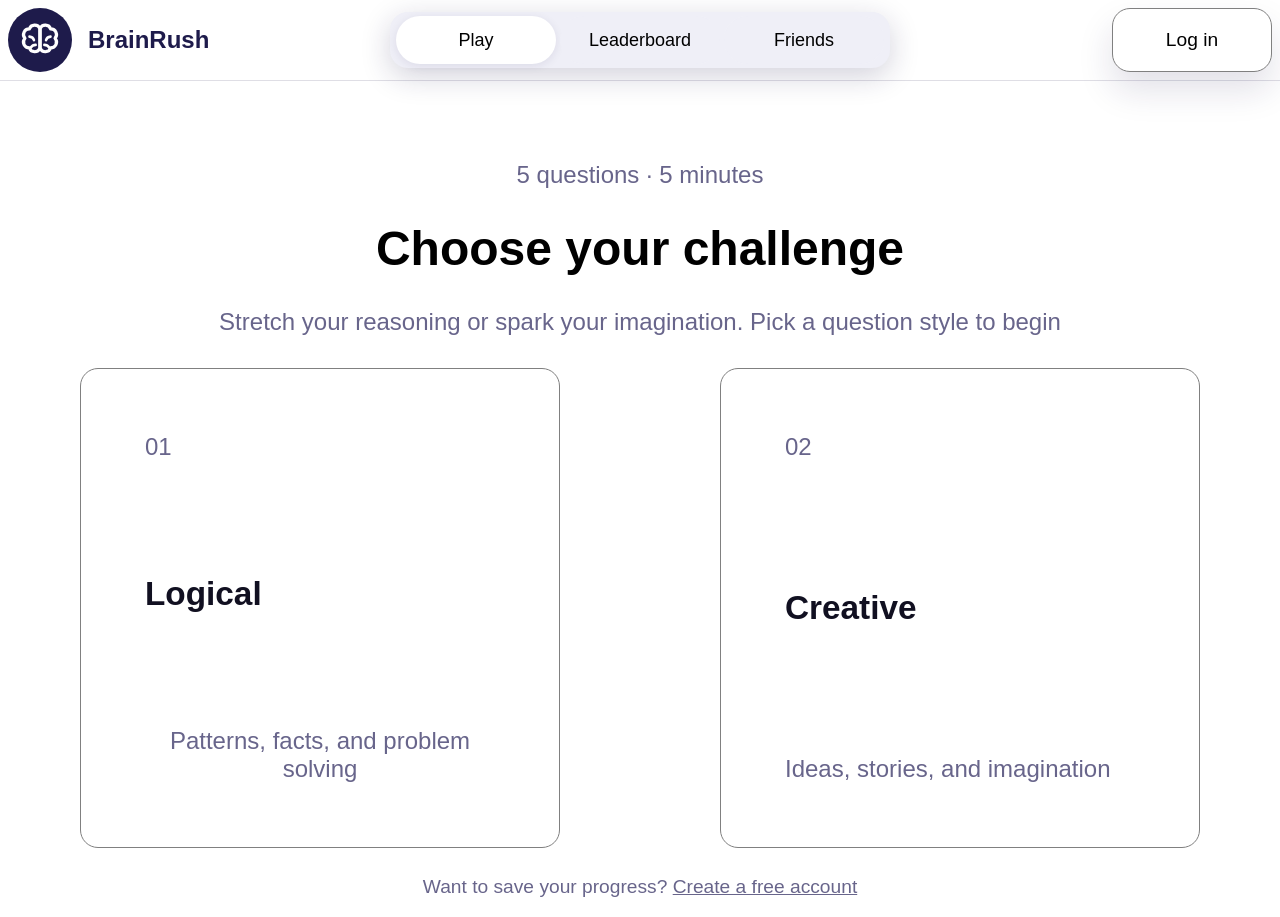
==== index.html @ 349e8bde "Merge branch 'ludvig'" ====
<!--<!DOCTYPE html>-->

<html lang="en">

<head>
    <meta charset="UTF-8" />
    <meta name="viewport" content="width=device-width, initial-scale=1.0" />
    <link rel="stylesheet" href="css/base.css" />
    <link rel="stylesheet" href="css/login.css" />
    <link rel="stylesheet" href="css/createaccount.css" />
    <link rel="stylesheet" href="css/iframe.css">

</head>

<body>
    <!-- confetti-->
    <img class="gifConfetti hide" src="gifs/confetti.gif" aria-label="confetti gif">


    <header class="app-header">
        <a class="logo">
            <svg aria-hidden="true" class="brand-mark" viewBox="0 0 34 34" xmlns="http://www.w3.org/2000/svg">
                <circle cx="17" cy="17" fill="#1e1b4b" r="17"></circle>
                <path
                    d="M16.9 10.8c-1-2.4-4.8-2.3-5.5.3-2.7-.1-4.1 3-2.4 5-1.8 2.1-.3 5.1 2.4 5.1.7 2.6 4.5 2.7 5.5.3V10.8Z"
                    fill="none" stroke="white" stroke-linecap="round" stroke-linejoin="round" stroke-width="1.7"></path>
                <path d="M17.1 10.8c1-2.4 4.8-2.3 5.5.3 2.7-.1 4.1 3 2.4 5 1.8 2.1.3 5.1-2.4 5.1-.7 2.6-4.5 2.7-5.5.3V10.8Z"
                    fill="none" stroke="white" stroke-linecap="round" stroke-linejoin="round" stroke-width="1.7"></path>
                <path
                    d="M11.4 15.2c1.2.1 2.1.8 2.4 1.9m8.8-1.9c-1.2.1-2.1.8-2.4 1.9M12 21.1c.7-1 1.6-1.5 2.7-1.5m7.3 1.5c-.7-1-1.6-1.5-2.7-1.5"
                    fill="none" stroke="white" stroke-linecap="round" stroke-width="1.35"></path>
            </svg>
            <span class="logotext">BrainRush</span>
        </a>
        
        <div class="topApp-selection-buttons">
            <button id="appSelectionButton" class="play-button selectedButton">Play</button>
            <button id="appSelectionButton" class="leaderboard-button" target="leaderboard-page">Leaderboard
            </button>
            <button id="appSelectionButton" class="friends-button" target="friends-page">Friends</button>
        </div>
        <button class="header-button" id="openLogin">Log in</button>
    </header>

    <iframe class="leaderboard-iframe hide" name="leaderboard-page" src="leaderboard.html" title="Leaderboard page" ></iframe>
    <iframe class="friends-iframe hide" name="friends-page" src="friends.html" title="friends page"></iframe> 

    <iframe class="quiz-iframe hide" name="quiz-page" src="quizv2.html" title="quiz page"></iframe> 

    <main class="main-app">
        <div class="main-app-header">
            <p> 5 questions · 5 minutes</p>
            <h1> Choose your challenge</h1>
            <p>Stretch your reasoning or spark your imagination. Pick a question style to begin</p>
        </div>

        <div class="app-buttons">
            <button class="app-button" target="quiz-page">
                <span>01</span>
                <span class="header-2">Logical</span>
                <span>Patterns, facts, and problem solving</span>
            </button>
            <button class="app-button" target="quiz-page">
                <span>02</span>
                <span class="header-2">Creative</span>
                <span>Ideas, stories, and imagination</span>
            </button>
        </div>
        <p id="saveProgress">Want to save your progress?
            <a href="#" id="createAccount">Create a free account</a>
        </p>

        <div class="bottomApp-selection-buttons">
            <button id="appSelectionButton" class="play-button selectedButton">Play</button>
            <button id="appSelectionButton" class="leaderboard-button" target="leaderboard-page">Leaderboard
            </button>
            <button id="appSelectionButton" class="friends-button" target="friends-page">Friends</button>
        </div>
    </main>

    <dialog id="login-page">
        <div class="login-page-body">
            <img class="gifConfetti hide" src="gifs/confetti.gif" aria-label="confetti gif">
            <section class="login-header">
                <div class="login-header-text">
                    <span>Your thinking, remembered</span>
                    <h1>Pick up where you left off</h1>
                    <p>Save quiz progress, keep your high score, and challenge people from the BrainRush community</p>
                </div>
            </section>

            <section class="login-main">
                <span>Welcome back</span>
                <h2>Log in to continue</h2>
                <p id="loginFeedbackHolder">Your next challenge is waiting</p>

                <div class="login-input">
                    <span>Email</span>
                    <label class="email">
                        <input id="loginInputEmail" label="Email" autofill="email" placeholder="youremail@email.com">
                    </label>
                    <span>Password</span>
                    <label class="password">
                        <input id="loginInputPassword" label="Password" autofill="password"
                            placeholder="At least 6 characters">
                    </label>
                </div>

                <button id="login-button" class="login-button">
                    Log in
                </button>

                <div class="loginBottomContainer">
                    <p>New to BrainRush?</p>
                    <a href="#" id="accountCreate">Create an account</a>

                    <span>Demo accounts and progress are stored locally on this device. </span>
                </div>
                <button href="#" id="close-login">Go back</button>

                <div class="adminContainer">
                    <!--If secret credentials are entered, add an button element with "Flush accounts" inside, and the id "close-login" for style-->

                </div>


            </section>
        </div>
    </dialog>

    <dialog id="account-create-page">
        <div class="account-create-body">
            <img class="gifConfetti hide" src="gifs/confetti.gif" aria-label="confetti gif">

            <section class="login-header">
                <div>
                    <span>Your thinking, remembered</span>
                    <h1>Pick up where you left off</h1>
                    <p>Save quiz progress, keep your high score, and challenge people from the BrainRush community</p>
                </div>
            </section>

            <section class="login-main">
                <span>Welcome back</span>
                <h2>Create account to continue</h2>
                <p id="createAccountFeedbackHolder">Your next challenge is waiting</p>


                <div class="create-input">
                    <span>Username</span>
                    <label class="email username">
                        <input id="playerUser" label="username" placeholder="noobslayer420">
                    </label>

                    <span>Email</span>
                    <label class="email">
                        <input id="createEmail" label="Email" list="emailSuggestions" autofill="email"
                            placeholder="youremail@email.com">

                        <datalist id="emailSuggestions">
                            <!--Suggest common emails-->
                            <option value="@gmail.com"></option>
                            <option value="@outlook.com"></option>
                            <option value="@icloud.com"></option>
                        </datalist>
                    </label>
                    <span>Password</span>
                    <label class="password">
                        <input id="createPassword" label="Password" autofill="password"
                            placeholder="At least 6 characters">
                    </label>
                </div>

                <button id="createAccount-button" class="login-button">
                    Create account
                </button>
                <!--Copy style of loginBottomContainer-->
                <div class="loginBottomContainer">
                    <p>Already have an account?</p>
                    <a href="#" id="closeCreateAccount">Login</a>
                    <span>Demo accounts and progress are stored locally on this device. </span>
                </div>
                <button href="#" id="closeCreateAccount" class="goBackButton">Go back</button>


            </section>
        </div>
    </dialog>




    <script src="js/base.js" defer></script>
    <script src="js/createAccount.js"></script>
    <script src="js/login.js"></script>
    <script src="js/switchpages.js"></script>





</body>
---- css/base.css ----
/*Phone size suited for iphone 16 */

:root {
    font-family: "DM Sans:SemiBold", "DM Sans", sans-serif;
    font-size:100%; /*10px */
    /*Create root varible */
    --standard: black;
    --header1: #111021;
    --paragraph: #68658b;

    
}



body{
    height:100%;
    margin:0;
    box-sizing: border-box;
    display:flex;
    flex-direction:column;
    flex:1;
    min-height:100vh;
    
}

header{
    /*width:min(860px);*/ 
    height:2rem;
    display:grid;
    grid-template-columns: 10rem  1fr 5rem;
    grid-template-rows: 1fr;

    grid-template-areas: 
    "brandmark something button";

    /*decor */
    padding:0.5rem;
    border-bottom: 1px solid rgb(30 27 75 / 14%);


}
.brand-mark{
    width:2rem;
    grid-area:brandmark;
}
.header-button{
    grid-area:button;
    border:1px solid grey;
    box-shadow:0 18px 35px rgb(30 27 75 / 13%);


}
.header-button:hover{
    background-color:#c9c9c9;
}





.main-app{
    box-sizing: border-box;
    display:flex;
    flex-direction: column;
    justify-content:center;

    /*width: min(860px);*/

    /*Decor */
    padding:56px 24px 0px 24px; 
    text-align:center;
    height:100vh;
    p, span{
        color:var(--paragraph);
    
    }

}

/*Button */

button{
    background-color:white;
    border-radius: 2vh;
    margin:0px;
    padding:0px;
    border:1px solid black;
    
    /*Add hand when hovering*/
    cursor:pointer;

}

.app-buttons{
    display:flex;
    flex-direction: column;
    
}

.app-button{
    box-sizing: border-box;
    display:flex;
    flex-direction: column;
    text-align: start;
    margin:0.5rem 0rem;

    /*decor */
    background-color: white;
    height:8rem;
    justify-content: space-between;
    padding:1.2rem;
    transition: transform 180ms ease, box-shadow 180ms ease, background 180ms ease;
    
}
.app-button:hover{
    transform: translateY(-5px);
    box-shadow:0 18px 35px rgb(30 27 75 / 13%);
    background:#fdfdff;
}

.header-2{
    color:var(--header1);
    font-weight: 600;
    font-size:1.4rem;
}



.bottomApp-selection-buttons, .topApp-selection-buttons{
    box-sizing: border-box;
    display:flex;
    align-self:center;
    
    background-color: #efeff7;
    border:none;
    height:40px;
    padding:2px 4px;
    
    border-radius: 2vh;

    /*Put the buttons at the start end of the screen */
    margin-top:3vh;
    margin-bottom:1rem;
    transition: transform 180ms ease, box-shadow 180ms ease, background 180ms ease;
    box-shadow:0 8px 30px #1e1b4b33;

    grid-area:app-selection-buttons;

    button {
        border:none;
        padding:1%;
        width:7rem;
        height: stretch;
        background-color: #efeff7;
        

    }

}

.hide {
    display:none
}

.warning {
    color:rgb(122, 0, 0);
    font-weight: bold;
    font-size: 1.2rem;
    padding:0rem;
    margin:0.5rem 0rem;
    margin-top:0rem;
    margin-bottom:1rem;
    
}
.comfirm{
    color:green;
    font-weight: bold;
    font-size: 1.2rem;
    padding:0rem;
    margin:0.5rem 0rem;
    margin-top:0rem;
    margin-bottom:1rem;


}

.topApp-selection-buttons button.selectedButton, .bottomApp-selection-buttons button.selectedButton{
    background-color: #ffff;
    box-shadow:0 2px 10px #1e1b4b17;
}

/* Gif, not important*/
.gifConfetti{
    position:fixed;
    object-fit: cover;
    z-index:9999;
    pointer-events: none;
    height:100%;
    width: 100%;
}

#createAccount{
    color:inherit;
}

.logo{
    display:flex;

}

.logotext {
  font-size: 24px;
  color: #1e1b4b;
  font-weight: 600;
  align-self:center;
  margin-left:1rem;
}

@media (min-width:700px){
    #appSelectionButton{
        width:16rem;
        height:4rem;
        font-size:large;
        border-radius: 3vh;
    }
}

@media (max-width:1000px){
    .topApp-selection-buttons{
        display:none;
    }
}

@media (min-width:1000px){

    .main-app-header{
        font-size:1.5rem;
    }
    .topApp-selection-buttons{
        margin:0.5rem;
        
        
    }
    #appSelectionButton{
        margin:2px;
        width:10rem;
        height:3rem;
        font-size:large;
        
    }
    .bottomApp-selection-buttons{
        display:none;
    }
    div.app-buttons{
        flex-direction:row;
        justify-content: center;
        gap:10rem;
        .app-button{
            width:30rem;
            height:30rem;
            display:flex;
            box-sizing: border-box;
            text-align:center;
            border:1px solid grey;
            padding:4rem;
            span{
                font-size:1.5rem;
            }
            .header-2{
                font-size:250%;
                color:#111021;
                
            }
            
            
        }
    }header{
        grid-template-columns: 1fr 1fr 1fr;
        grid-template-rows: 1fr;

        grid-template-areas: 
        "brandmark app-selection-buttons button";
        height:fit-content;

        
        .topApp-selection-buttons{
            margin:0px;
            justify-self:center;
            height:3.5rem;
            >*{
                width:10rem;
                font-size:1.2rem;
                
            }
        }
        .brand-mark{
            width:4rem;

        }
        .header-button{
            margin-left:auto;
            width:10rem;
            border:1px solid grey;
            font-size:1.2rem;
        }


    }
    #saveProgress{
        font-size:1.2rem;
    }
}
---- css/login.css ----
:root{
    --muted: rgb(229, 229, 229);
    --background-blue:#1e1b4b;

}

dialog{
    /*Make the popup full page */
    width: 100vw;
    height: 100vh;
    max-width: 100vw;
    max-height: 100vh;
    margin: 0;
    padding: 0;
    border: none;
    background: white;

    /*Flex: Commented out because it caused the dialog to not stay hidden*/
    /* box-sizing: border-box;
    display: flex;
    flex-direction: column; */ 

}

.login-header, .login-main{
        /*Flex */
    box-sizing: border-box;
    display: flex;
    flex-direction: column;
    align-items:center;
    
}
.login-header{

    background-color:var(--background-blue);
    color:white;
    /*p,span{
        color:var(--muted);
        padding:0;
        margin:0;
    }*/


    box-sizing: border-box;
    display: flex;
    flex-direction: column;

    min-height: auto;
    padding: 30px 24px 50px


}

.login-header-text{
    display:flex;
    gap:0;
    flex-direction: column;
    >*{
        margin:0px;
    }
}

.login-main{
    box-sizing: border-box;
    display: grid;
    grid-template-columns: 1fr;
    grid-template-rows: auto;
    padding: 30px 24px 50px;
    





}
.login-input, .create-input{
    box-sizing: border-box;
    display: flex;
    flex-direction: column;

    /*decor */
    font-weight:600;
    
    


}
.email, .password{
    margin: 0.7rem 0px;
    font-weight: 500;
    

    input{
        box-sizing: border-box;
        width:100%;
        
        /*decor */
        padding:1rem 0.8rem;
        border-radius: 2vh;
        border:1px solid grey;

        

    }
}

.login-button{
    /*Change the background color to blue */
    background-color:var(--background-blue);
    /*Change the color to muted*/
    color:white;
    /*Make the border radius rounded, remove border */
    border-radius: 2vh;
    height:2.4rem;
    border:inherit;
}

.loginBottomContainer, .adminContainer{
    box-sizing: border-box;
    display:flex;
    flex-direction: column;
    padding:10px;
    margin:0px;
    gap:0.5rem;

}

#close-login{
    width:10rem;
    height:2rem;
    justify-self:center;
}

.login-page-body{
    grid-template-columns: 1fr;
    grid-template-rows: auto;
    display:grid;
    flex-direction: column;
    height:100%;
}
#accountCreate{
    color:inherit;
}
#close-login{
    align-self:center;
}


@media (min-width:600px){
    .login-page-body{
        grid-template-columns: 1fr 1fr;

    }
    .login-main{
        text-align: center;
        max-width: 80%;
        justify-self: center;
    }
    .login-button{
        height:4rem;
        font-size:1.4rem;
    }

    .login-header{
        justify-content: center;

    }

}
@media (min-width:800px){
    .login-page-body{
        flex-direction:row;
        grid-template-columns: 1fr 1fr;
        /*font-size:2rem;*/

    }
    section.login-main{
        text-align: center;
    }
    .login-header{
        h1{
            font-size:3rem;
        }
        span, p{
            font-size:1.5rem;
            color:rgb(224, 224, 224);
        }
    }
    .login-header div>*{
        margin-top:5rem;
        
    }
}
@media (min-width:1000px){
    .login-page-body{
        flex-direction:row;
        grid-template-columns: 1fr 1fr;
        /*font-size:2rem;*/

    }
    section.login-main{
        text-align: center;
        font-size:200%;
        
    }
    .login-input{
        height:18rem;
    }
    .login-button{
        height:5rem;
        font-size:1.8rem;
    }
    .loginBottomContainer{
        font-size:80%;
        /*gap:1rem;*/
    }
    #close-login, .goBackButton{
        margin-top:1rem;
        height:4rem;
        width:20rem;
        font-size:large;
        
    }

    .login-header{
        h1{
            font-size:4rem;
        }
        span, p{
            font-size:1.8rem;
            color:rgb(224, 224, 224);
        }
    }#usern,#loginInputEmail, #loginInputPassword{
        height:3rem;
        font-size:large;
    }
}

@media (min-width:1500px){
    .login-page-body{
        flex-direction:row;
        grid-template-columns: 1fr 1fr;
        /*font-size:2rem;*/

    }
    section.login-main{
        text-align: center;
        font-size:200%;


    }

    .login-header{
        h1{
            font-size:6rem;
        }
        span, p{
            font-size:2rem;
            color:rgb(224, 224, 224);
        }
    }#loginInputEmail, #loginInputPassword{
        height:5rem;
        font-size:large;
    }
}
---- css/createaccount.css ----
.goBackButton{ 
    justify-self:center;
}
.CreateAccount-button{
    background-color: aqua;
}
.account-create-body{
    display:grid;
    grid-template-columns: 1fr;
    grid-template-rows:auto;
    height:100%;
}
#closeCreateAccount{
    color:inherit;

}

@media (min-width:600px){
    .account-create-body{
        grid-template-columns: 0.8fr 1.2fr;
    }.login-header{
        
    }
}
---- css/iframe.css ----
.leaderboard-iframe, .quiz-iframe, .friends-iframe{
    /*Make the popup full page */
    width: 100vw;
    height: 100vh;
    max-width: 100vw;
    max-height: 100vh;
    margin: 0;
    padding: 0;
    border: none;
    display:block;
    flex:1;
}

.hide{
    display:none;
}
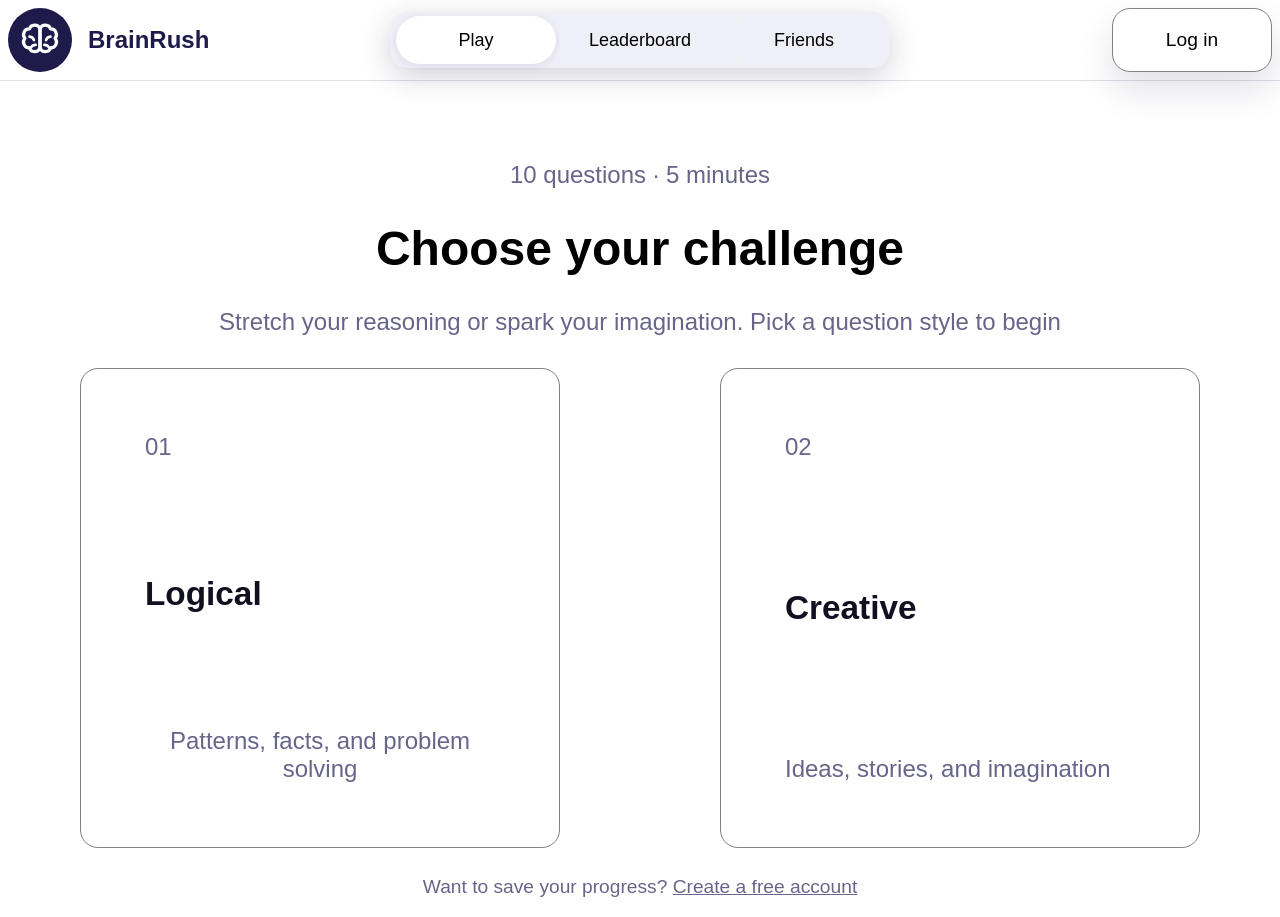
==== commit f1d3511e: "Add results page and quiz reset - Track correct and incorrect answers during the quiz - Save results" ====
--- a/index.html
+++ b/index.html
@@ -1,4 +1,7 @@
 <!--<!DOCTYPE html>-->
+
+<!--Exempel Exempel Exempel Exempel Exempel Exempel-->
+
 
 <html lang="en">
 
@@ -49,18 +52,18 @@
 
     <main class="main-app">
         <div class="main-app-header">
-            <p> 5 questions · 5 minutes</p>
+            <p> 10 questions · 5 minutes</p>
             <h1> Choose your challenge</h1>
             <p>Stretch your reasoning or spark your imagination. Pick a question style to begin</p>
         </div>
 
         <div class="app-buttons">
-            <button class="app-button" target="quiz-page">
+            <button class="app-button logicalQuiz-button" target="quiz-page" >
                 <span>01</span>
                 <span class="header-2">Logical</span>
                 <span>Patterns, facts, and problem solving</span>
             </button>
-            <button class="app-button" target="quiz-page">
+            <button class="app-button creativeQuiz-button" target="quiz-page">
                 <span>02</span>
                 <span class="header-2">Creative</span>
                 <span>Ideas, stories, and imagination</span>
@@ -190,10 +193,11 @@
 
 
 
-    <script src="js/base.js" defer></script>
-    <script src="js/createAccount.js"></script>
-    <script src="js/login.js"></script>
-    <script src="js/switchpages.js"></script>
+<script src="js/base.js" defer></script>
+<script src="js/createAccount.js"></script>
+<script src="js/login.js"></script>
+<script src="js/switchpages.js"></script>
+<script src="js/fetchAccount.js" type="module"></script>
 
 
 
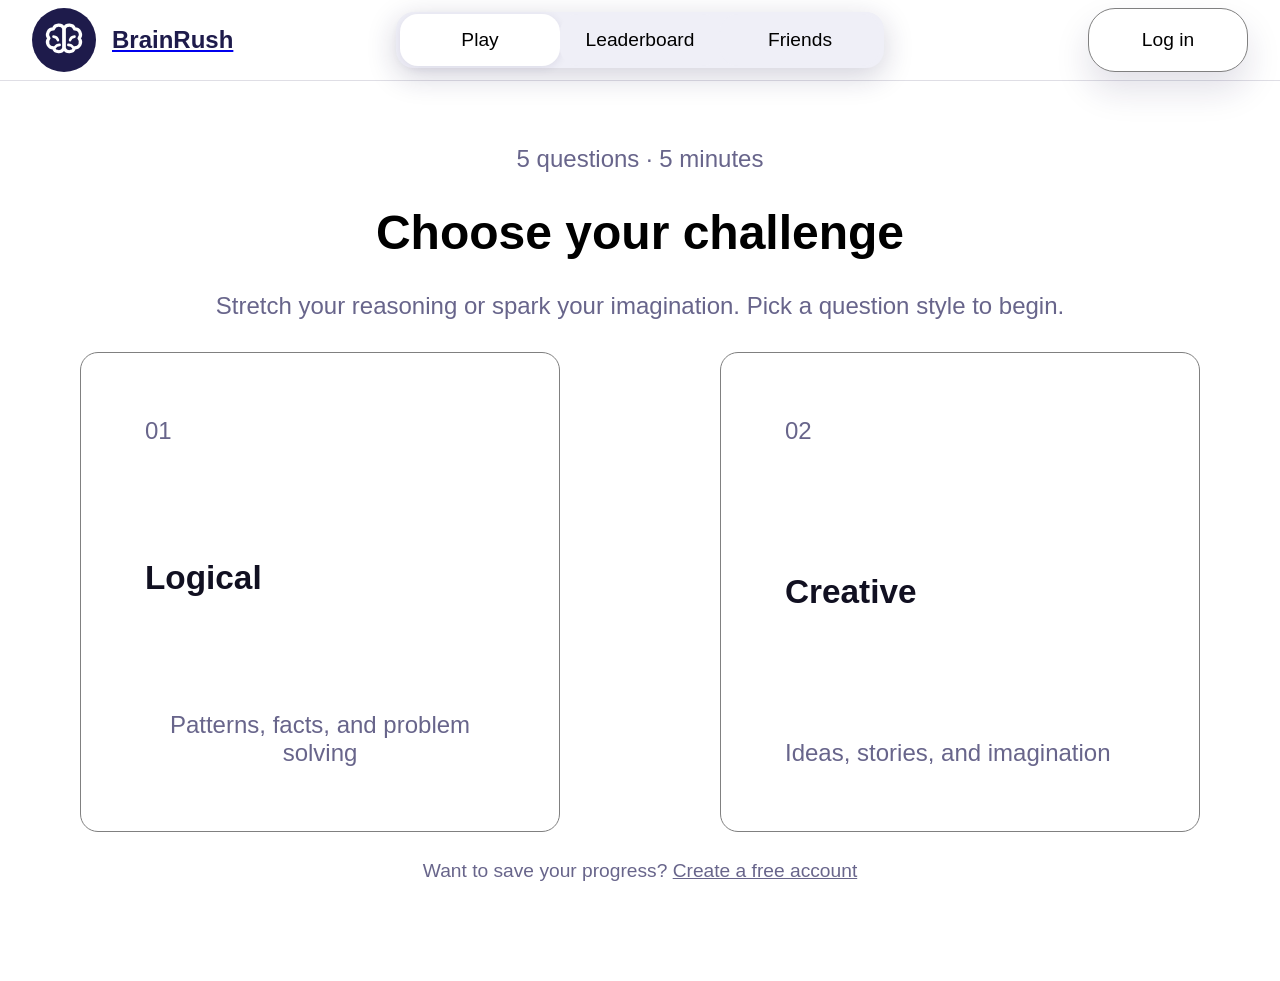
==== commit f8900b72: "changes in index file to fix w3 validator errors" ====
--- a/index.html
+++ b/index.html
@@ -1,206 +1,317 @@
-<!--<!DOCTYPE html>-->
-
-<!--Exempel Exempel Exempel Exempel Exempel Exempel-->
-
-
+<!DOCTYPE html>
 <html lang="en">
 
 <head>
-    <meta charset="UTF-8" />
-    <meta name="viewport" content="width=device-width, initial-scale=1.0" />
-    <link rel="stylesheet" href="css/base.css" />
-    <link rel="stylesheet" href="css/login.css" />
-    <link rel="stylesheet" href="css/createaccount.css" />
+    <meta charset="UTF-8">
+    <meta name="viewport" content="width=device-width, initial-scale=1.0">
+
+    <title>BrainRush | Quiz App</title>
+
+    <link rel="stylesheet" href="css/base.css">
+    <link rel="stylesheet" href="css/login.css">
+    <link rel="stylesheet" href="css/createaccount.css">
     <link rel="stylesheet" href="css/iframe.css">
-
 </head>
 
 <body>
-    <!-- confetti-->
-    <img class="gifConfetti hide" src="gifs/confetti.gif" aria-label="confetti gif">
-
-
+
+    <!-- Confetti -->
+    <img class="gifConfetti hide" src="gifs/confetti.gif" alt="" aria-hidden="true">
+
+    <!-- HEADER -->
     <header class="app-header">
-        <a class="logo">
+
+        <a class="logo" href="index.html" aria-label="BrainRush home">
             <svg aria-hidden="true" class="brand-mark" viewBox="0 0 34 34" xmlns="http://www.w3.org/2000/svg">
                 <circle cx="17" cy="17" fill="#1e1b4b" r="17"></circle>
+
                 <path
                     d="M16.9 10.8c-1-2.4-4.8-2.3-5.5.3-2.7-.1-4.1 3-2.4 5-1.8 2.1-.3 5.1 2.4 5.1.7 2.6 4.5 2.7 5.5.3V10.8Z"
                     fill="none" stroke="white" stroke-linecap="round" stroke-linejoin="round" stroke-width="1.7"></path>
-                <path d="M17.1 10.8c1-2.4 4.8-2.3 5.5.3 2.7-.1 4.1 3 2.4 5 1.8 2.1.3 5.1-2.4 5.1-.7 2.6-4.5 2.7-5.5.3V10.8Z"
+
+                <path
+                    d="M17.1 10.8c1-2.4 4.8-2.3 5.5.3 2.7-.1 4.1 3 2.4 5 1.8 2.1.3 5.1-2.4 5.1-.7 2.6-4.5 2.7-5.5.3V10.8Z"
                     fill="none" stroke="white" stroke-linecap="round" stroke-linejoin="round" stroke-width="1.7"></path>
+
                 <path
                     d="M11.4 15.2c1.2.1 2.1.8 2.4 1.9m8.8-1.9c-1.2.1-2.1.8-2.4 1.9M12 21.1c.7-1 1.6-1.5 2.7-1.5m7.3 1.5c-.7-1-1.6-1.5-2.7-1.5"
                     fill="none" stroke="white" stroke-linecap="round" stroke-width="1.35"></path>
             </svg>
+
             <span class="logotext">BrainRush</span>
         </a>
-        
-        <div class="topApp-selection-buttons">
-            <button id="appSelectionButton" class="play-button selectedButton">Play</button>
-            <button id="appSelectionButton" class="leaderboard-button" target="leaderboard-page">Leaderboard
-            </button>
-            <button id="appSelectionButton" class="friends-button" target="friends-page">Friends</button>
+
+        <!-- TOP NAVIGATION -->
+        <nav class="topApp-selection-buttons" aria-label="Main navigation">
+
+            <button type="button" class="play-button selectedButton" data-target="play-page">
+                Play
+            </button>
+
+            <button type="button" class="leaderboard-button" data-target="leaderboard-page">
+                Leaderboard
+            </button>
+
+            <button type="button" class="friends-button" data-target="friends-page">
+                Friends
+            </button>
+
+        </nav>
+
+        <button type="button" class="header-button" id="openLogin">
+            Log in
+        </button>
+
+    </header>
+
+    <!-- IFRAMES -->
+    <iframe class="leaderboard-iframe hide" name="leaderboard-page" src="leaderboard.html"
+        title="Leaderboard page"></iframe>
+
+    <iframe class="friends-iframe hide" name="friends-page" src="friends.html" title="Friends page"></iframe>
+
+    <iframe class="quiz-iframe hide" name="quiz-page" src="quizv2.html" title="Quiz page"></iframe>
+
+    <!-- MAIN CONTENT -->
+    <main class="main-app" id="play-page">
+
+        <div class="main-app-header">
+
+            <p>5 questions · 5 minutes</p>
+
+            <h1>Choose your challenge</h1>
+
+            <p>
+                Stretch your reasoning or spark your imagination.
+                Pick a question style to begin.
+            </p>
+
         </div>
-        <button class="header-button" id="openLogin">Log in</button>
-    </header>
-
-    <iframe class="leaderboard-iframe hide" name="leaderboard-page" src="leaderboard.html" title="Leaderboard page" ></iframe>
-    <iframe class="friends-iframe hide" name="friends-page" src="friends.html" title="friends page"></iframe> 
-
-    <iframe class="quiz-iframe hide" name="quiz-page" src="quizv2.html" title="quiz page"></iframe> 
-
-    <main class="main-app">
-        <div class="main-app-header">
-            <p> 10 questions · 5 minutes</p>
-            <h1> Choose your challenge</h1>
-            <p>Stretch your reasoning or spark your imagination. Pick a question style to begin</p>
-        </div>
-
+
+        <!-- QUIZ SELECTION -->
         <div class="app-buttons">
-            <button class="app-button logicalQuiz-button" target="quiz-page" >
+
+            <button type="button" class="app-button" data-target="quiz-page" data-quiz="logical">
                 <span>01</span>
                 <span class="header-2">Logical</span>
                 <span>Patterns, facts, and problem solving</span>
             </button>
-            <button class="app-button creativeQuiz-button" target="quiz-page">
+
+            <button type="button" class="app-button" data-target="quiz-page" data-quiz="creative">
                 <span>02</span>
                 <span class="header-2">Creative</span>
                 <span>Ideas, stories, and imagination</span>
             </button>
+
         </div>
-        <p id="saveProgress">Want to save your progress?
+
+        <!-- ACCOUNT LINK -->
+        <p id="saveProgress">
+            Want to save your progress?
             <a href="#" id="createAccount">Create a free account</a>
         </p>
 
-        <div class="bottomApp-selection-buttons">
-            <button id="appSelectionButton" class="play-button selectedButton">Play</button>
-            <button id="appSelectionButton" class="leaderboard-button" target="leaderboard-page">Leaderboard
-            </button>
-            <button id="appSelectionButton" class="friends-button" target="friends-page">Friends</button>
-        </div>
+        <!-- BOTTOM NAVIGATION -->
+        <nav class="bottomApp-selection-buttons" aria-label="Bottom navigation">
+
+            <button type="button" class="play-button selectedButton" data-target="play-page">
+                Play
+            </button>
+
+            <button type="button" class="leaderboard-button" data-target="leaderboard-page">
+                Leaderboard
+            </button>
+
+            <button type="button" class="friends-button" data-target="friends-page">
+                Friends
+            </button>
+
+        </nav>
+
     </main>
 
+    <!-- LOGIN DIALOG -->
     <dialog id="login-page">
+
         <div class="login-page-body">
-            <img class="gifConfetti hide" src="gifs/confetti.gif" aria-label="confetti gif">
+
+            <img class="gifConfetti hide" src="gifs/confetti.gif" alt="" aria-hidden="true">
+
             <section class="login-header">
+
                 <div class="login-header-text">
+
                     <span>Your thinking, remembered</span>
-                    <h1>Pick up where you left off</h1>
-                    <p>Save quiz progress, keep your high score, and challenge people from the BrainRush community</p>
-                </div>
+
+                    <h2>Pick up where you left off</h2>
+
+                    <p>
+                        Save quiz progress, keep your high score,
+                        and challenge people from the BrainRush community.
+                    </p>
+
+                </div>
+
             </section>
 
             <section class="login-main">
+
                 <span>Welcome back</span>
+
                 <h2>Log in to continue</h2>
-                <p id="loginFeedbackHolder">Your next challenge is waiting</p>
+
+                <p id="loginFeedbackHolder" aria-live="polite">
+                    Your next challenge is waiting
+                </p>
 
                 <div class="login-input">
-                    <span>Email</span>
-                    <label class="email">
-                        <input id="loginInputEmail" label="Email" autofill="email" placeholder="youremail@email.com">
-                    </label>
-                    <span>Password</span>
-                    <label class="password">
-                        <input id="loginInputPassword" label="Password" autofill="password"
-                            placeholder="At least 6 characters">
-                    </label>
-                </div>
-
-                <button id="login-button" class="login-button">
+
+                    <label for="loginInputEmail">Email</label>
+
+                    <div class="email">
+                        <input type="email" id="loginInputEmail" name="email" autocomplete="email"
+                            placeholder="youremail@email.com">
+                    </div>
+
+                    <label for="loginInputPassword">Password</label>
+
+                    <div class="password">
+                        <input type="password" id="loginInputPassword" name="password" autocomplete="current-password"
+                            placeholder="Enter your password">
+                    </div>
+
+                </div>
+
+                <button type="button" id="login-button" class="login-button">
                     Log in
                 </button>
 
                 <div class="loginBottomContainer">
+
                     <p>New to BrainRush?</p>
-                    <a href="#" id="accountCreate">Create an account</a>
-
-                    <span>Demo accounts and progress are stored locally on this device. </span>
-                </div>
-                <button href="#" id="close-login">Go back</button>
+
+                    <a href="#" id="accountCreate">
+                        Create an account
+                    </a>
+
+                    <span>
+                        Demo accounts and progress are stored locally
+                        on this device.
+                    </span>
+
+                </div>
+
+                <button type="button" id="close-login">
+                    Go back
+                </button>
 
                 <div class="adminContainer">
-                    <!--If secret credentials are entered, add an button element with "Flush accounts" inside, and the id "close-login" for style-->
-
-                </div>
-
+                    <!-- Admin controls are added by JavaScript -->
+                </div>
 
             </section>
+
         </div>
+
     </dialog>
 
+    <!-- CREATE ACCOUNT DIALOG -->
     <dialog id="account-create-page">
+
         <div class="account-create-body">
-            <img class="gifConfetti hide" src="gifs/confetti.gif" aria-label="confetti gif">
+
+            <img class="gifConfetti hide" src="gifs/confetti.gif" alt="" aria-hidden="true">
 
             <section class="login-header">
+
                 <div>
+
                     <span>Your thinking, remembered</span>
-                    <h1>Pick up where you left off</h1>
-                    <p>Save quiz progress, keep your high score, and challenge people from the BrainRush community</p>
-                </div>
+
+                    <h2>Pick up where you left off</h2>
+
+                    <p>
+                        Save quiz progress, keep your high score,
+                        and challenge people from the BrainRush community.
+                    </p>
+
+                </div>
+
             </section>
 
             <section class="login-main">
-                <span>Welcome back</span>
-                <h2>Create account to continue</h2>
-                <p id="createAccountFeedbackHolder">Your next challenge is waiting</p>
-
+
+                <span>Welcome to BrainRush</span>
+
+                <h2>Create an account to continue</h2>
+
+                <p id="createAccountFeedbackHolder" aria-live="polite">
+                    Your next challenge is waiting
+                </p>
 
                 <div class="create-input">
-                    <span>Username</span>
-                    <label class="email username">
-                        <input id="playerUser" label="username" placeholder="noobslayer420">
-                    </label>
-
-                    <span>Email</span>
-                    <label class="email">
-                        <input id="createEmail" label="Email" list="emailSuggestions" autofill="email"
+
+                    <!-- USERNAME -->
+                    <label for="playerUser">Username</label>
+
+                    <div class="email username">
+                        <input type="text" id="playerUser" name="username" autocomplete="username"
+                            placeholder="noobslayer420">
+                    </div>
+
+                    <!-- EMAIL -->
+                    <label for="createEmail">Email</label>
+
+                    <div class="email">
+                        <input type="email" id="createEmail" name="email" autocomplete="email"
                             placeholder="youremail@email.com">
-
-                        <datalist id="emailSuggestions">
-                            <!--Suggest common emails-->
-                            <option value="@gmail.com"></option>
-                            <option value="@outlook.com"></option>
-                            <option value="@icloud.com"></option>
-                        </datalist>
-                    </label>
-                    <span>Password</span>
-                    <label class="password">
-                        <input id="createPassword" label="Password" autofill="password"
-                            placeholder="At least 6 characters">
-                    </label>
-                </div>
-
-                <button id="createAccount-button" class="login-button">
+                    </div>
+
+                    <!-- PASSWORD -->
+                    <label for="createPassword">Password</label>
+
+                    <div class="password">
+                        <input type="password" id="createPassword" name="password" autocomplete="new-password"
+                            minlength="6" placeholder="At least 6 characters">
+                    </div>
+
+                </div>
+
+                <button type="button" id="createAccount-button" class="login-button">
                     Create account
                 </button>
-                <!--Copy style of loginBottomContainer-->
+
                 <div class="loginBottomContainer">
+
                     <p>Already have an account?</p>
-                    <a href="#" id="closeCreateAccount">Login</a>
-                    <span>Demo accounts and progress are stored locally on this device. </span>
-                </div>
-                <button href="#" id="closeCreateAccount" class="goBackButton">Go back</button>
-
+
+                    <a href="#" id="closeCreateAccount">
+                        Log in
+                    </a>
+
+                    <span>
+                        Demo accounts and progress are stored locally
+                        on this device.
+                    </span>
+
+                </div>
+
+                <button type="button" id="closeCreateAccountBack" class="goBackButton">
+                    Go back
+                </button>
 
             </section>
+
         </div>
+
     </dialog>
 
-
-
-
-<script src="js/base.js" defer></script>
-<script src="js/createAccount.js"></script>
-<script src="js/login.js"></script>
-<script src="js/switchpages.js"></script>
-<script src="js/fetchAccount.js" type="module"></script>
-
-
-
-
-
-</body>+    <!-- JAVASCRIPT -->
+    <script src="js/base.js" defer></script>
+    <script src="js/createAccount.js" defer></script>
+    <script src="js/login.js" defer></script>
+    <script src="js/switchpages.js" defer></script>
+
+</body>
+
+</html>
--- a/css/base.css
+++ b/css/base.css
@@ -26,16 +26,17 @@
 
 header{
     /*width:min(860px);*/ 
-    height:2rem;
+    height:3rem;
     display:grid;
     grid-template-columns: 10rem  1fr 5rem;
     grid-template-rows: 1fr;
 
     grid-template-areas: 
-    "brandmark something button";
+    "brandmark . button";
 
     /*decor */
     padding:0.5rem;
+    padding:0.5rem 2rem;
     border-bottom: 1px solid rgb(30 27 75 / 14%);
 
 
@@ -48,6 +49,10 @@
     grid-area:button;
     border:1px solid grey;
     box-shadow:0 18px 35px rgb(30 27 75 / 13%);
+    width:6rem;
+
+
+
 
 
 }
@@ -68,7 +73,9 @@
     /*width: min(860px);*/
 
     /*Decor */
-    padding:56px 24px 0px 24px; 
+
+    padding: 56px 24px 6rem 24px;
+
     text-align:center;
     height:100vh;
     p, span{
@@ -124,7 +131,12 @@
     font-weight: 600;
     font-size:1.4rem;
 }
-
+.bottomApp-selection-buttons {
+    bottom: 1rem;
+    left: 50%;
+    transform: translateX(-50%);
+    margin: 0;
+}
 
 
 .bottomApp-selection-buttons, .topApp-selection-buttons{
@@ -136,6 +148,8 @@
     border:none;
     height:40px;
     padding:2px 4px;
+    position:fixed;
+    z-index:100;
     
     border-radius: 2vh;
 
@@ -301,7 +315,8 @@
         .header-button{
             margin-left:auto;
             width:10rem;
-            border:1px solid grey;
+            border:0.5px solid grey;
+            border-radius: 3vh;
             font-size:1.2rem;
         }
 
